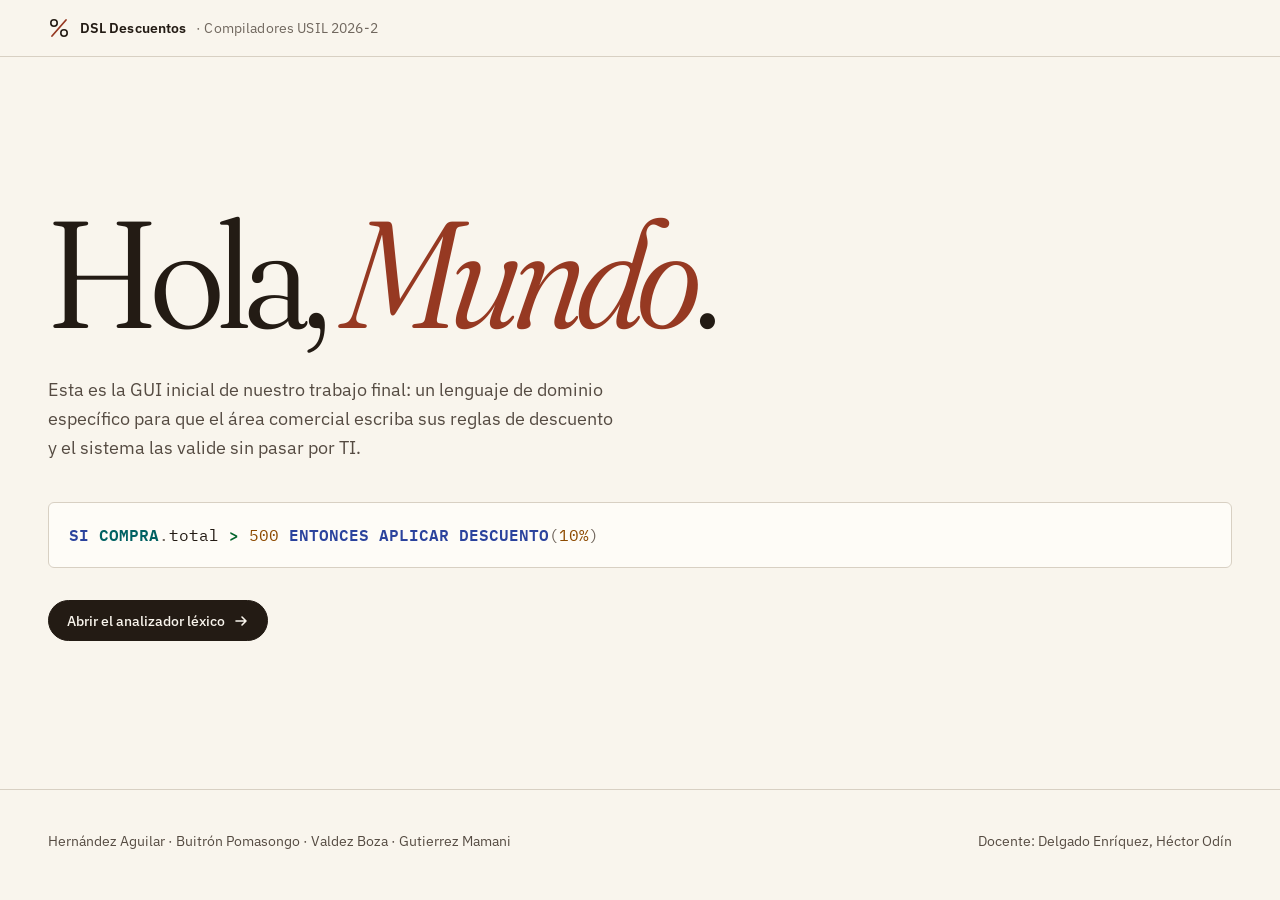
==== index.html @ b8df50ed "Etapa 1: GUI inicial y analizador léxico del DSL de descuentos Co-Authored-By: Claude Opus 5.5 <nore" ====
<!doctype html>
<html lang="es">
<head>
  <meta charset="utf-8">
  <meta name="viewport" content="width=device-width, initial-scale=1">
  <title>Hola Mundo · DSL de Reglas de Descuento</title>
  <meta name="description" content="GUI inicial del trabajo final de Compiladores (USIL 2026-2): un lenguaje de dominio específico para reglas de descuento.">
  <link rel="preconnect" href="https://fonts.googleapis.com">
  <link rel="preconnect" href="https://fonts.gstatic.com" crossorigin>
  <link href="https://fonts.googleapis.com/css2?family=Fraunces:ital,opsz,wght,SOFT@0,9..144,300..600,0..100;1,9..144,300..600,0..100&family=IBM+Plex+Mono:wght@400;500;600&family=IBM+Plex+Sans:wght@400;500;600&display=swap" rel="stylesheet">
  <link rel="stylesheet" href="static/estilos.css">
  <link rel="icon" href="static/icono.svg" type="image/svg+xml">
</head>
<body class="hola">

<header class="cabecera">
  <div class="contenedor">
    <a class="marca" href="./">
      <svg width="22" height="22" viewBox="0 0 22 22" aria-hidden="true"><circle cx="6" cy="6" r="3.2" fill="none" stroke="currentColor" stroke-width="1.6"/><circle cx="16" cy="16" r="3.2" fill="none" stroke="currentColor" stroke-width="1.6"/><path d="M18 3 4 19" stroke="oklch(47% 0.13 35)" stroke-width="1.8" stroke-linecap="round"/></svg>
      DSL Descuentos <span>· Compiladores USIL 2026-2</span>
    </a>
  </div>
</header>

<main class="hola-cuerpo">
  <div class="contenedor">
    <h1>Hola, <em>Mundo</em>.</h1>
    <p>Esta es la GUI inicial de nuestro trabajo final: un lenguaje de dominio específico para que el área comercial escriba sus reglas de descuento y el sistema las valide sin pasar por TI.</p>
<pre class="muestra" aria-label="Ejemplo de regla"><span class="k-reservada">SI</span> <span class="k-objeto">COMPRA</span><span class="k-delimitador">.</span>total <span class="k-relacional">&gt;</span> <span class="k-literal">500</span> <span class="k-reservada">ENTONCES</span> <span class="k-reservada">APLICAR DESCUENTO</span><span class="k-delimitador">(</span><span class="k-literal">10%</span><span class="k-delimitador">)</span></pre>
    <div class="acciones">
      <!-- Reemplazar por la URL que asigne Render al desplegar app.py -->
      <a class="boton boton-primario" href="https://dsl-descuentos.onrender.com">
        Abrir el analizador léxico
        <svg viewBox="0 0 16 16" fill="none" stroke="currentColor" stroke-width="1.6" stroke-linecap="round" stroke-linejoin="round" aria-hidden="true"><path d="M3 8h10M9 4l4 4-4 4"/></svg>
      </a>
    </div>
  </div>
</main>

<footer class="pie">
  <div class="contenedor">
    <p>Hernández Aguilar · Buitrón Pomasongo · Valdez Boza · Gutierrez Mamani</p>
    <p>Docente: Delgado Enríquez, Héctor Odín</p>
  </div>
</footer>

</body>
</html>
---- static/estilos.css ----
/* ==========================================================================
   DSL de Reglas de Descuento — hoja de estilos (Etapa 1)
   Mundo visual: editorial técnico. Papel cálido, tinta, serif para la voz,
   monoespaciada solo para código y datos.
   ========================================================================== */

:root {
  --papel: oklch(97.2% 0.012 85);
  --papel-hundido: oklch(94.6% 0.016 85);
  --papel-elevado: oklch(99% 0.006 85);
  --tinta: oklch(23% 0.018 65);
  --tinta-suave: oklch(42% 0.02 65);
  --tinta-tenue: oklch(52% 0.018 65);
  --regla: oklch(86% 0.02 80);
  --regla-fuerte: oklch(74% 0.025 75);
  --acento: oklch(47% 0.13 35);
  --acento-hover: oklch(41% 0.13 35);
  --acento-tinte: oklch(93% 0.035 45);

  /* Colores por categoría de token */
  --c-reservada: oklch(42% 0.15 268);
  --c-logico: oklch(45% 0.16 330);
  --c-objeto: oklch(44% 0.09 195);
  --c-identificador: oklch(30% 0.02 65);
  --c-literal: oklch(48% 0.12 60);
  --c-relacional: oklch(44% 0.12 150);
  --c-delimitador: oklch(50% 0.02 65);
  --c-error: oklch(50% 0.19 28);
  --c-comentario: oklch(55% 0.02 80);

  --f-display: "Fraunces", "Iowan Old Style", Georgia, serif;
  --f-texto: "IBM Plex Sans", system-ui, sans-serif;
  --f-codigo: "IBM Plex Mono", ui-monospace, "SF Mono", Menlo, monospace;

  --ancho: 74rem;
  --radio: 6px;
  --sombra: 0 1px 2px oklch(30% 0.03 65 / 0.06), 0 8px 24px -12px oklch(30% 0.03 65 / 0.18);
  --curva: cubic-bezier(0.16, 1, 0.3, 1);

  color-scheme: light;
}

*, *::before, *::after { box-sizing: border-box; }

html {
  -webkit-text-size-adjust: 100%;
  scroll-behavior: smooth;
  scrollbar-color: var(--regla-fuerte) var(--papel);
}

body {
  margin: 0;
  background: var(--papel);
  color: var(--tinta);
  font: 400 1rem/1.6 var(--f-texto);
  font-feature-settings: "ss02";
  -webkit-font-smoothing: antialiased;
}

::selection { background: oklch(86% 0.08 55); color: var(--tinta); }

:focus-visible {
  outline: 2px solid var(--acento);
  outline-offset: 3px;
  border-radius: 2px;
}

a {
  color: var(--acento);
  text-decoration-thickness: 1px;
  text-underline-offset: 0.2em;
}
a:hover { color: var(--acento-hover); }

code, kbd, pre, textarea, .mono { font-family: var(--f-codigo); }

.contenedor {
  width: min(100% - 2rem, var(--ancho));
  margin-inline: auto;
}

/* ---------- Cabecera ---------- */

.cabecera {
  border-bottom: 1px solid var(--regla);
}
.cabecera .contenedor {
  display: flex;
  align-items: center;
  justify-content: space-between;
  gap: 1rem;
  min-height: 3.5rem;
}
.marca {
  font: 600 0.875rem/1.2 var(--f-texto);
  letter-spacing: 0.01em;
  color: var(--tinta);
  text-decoration: none;
  display: flex;
  align-items: center;
  gap: 0.6rem;
}
.marca svg { flex: none; }
.marca span { color: var(--tinta-tenue); font-weight: 400; }
.nav { display: flex; gap: 1.5rem; font-size: 0.875rem; }
.nav a { color: var(--tinta-suave); text-decoration: none; }
.nav a:hover { color: var(--tinta); text-decoration: underline; }

/* ---------- Portada ---------- */

.portada { padding: clamp(3rem, 8vw, 6.5rem) 0 clamp(2.5rem, 5vw, 4rem); }
.portada h1 {
  font: 380 clamp(2.5rem, 6.4vw, 5.25rem)/1.02 var(--f-display);
  font-variation-settings: "opsz" 144, "SOFT" 30;
  letter-spacing: -0.03em;
  margin: 0;
  max-width: 14ch;
  text-wrap: balance;
}
.portada h1 em {
  font-style: italic;
  font-variation-settings: "opsz" 144, "SOFT" 100;
  color: var(--acento);
}
.portada .bajada {
  margin: 1.75rem 0 0;
  max-width: 58ch;
  font-size: clamp(1.05rem, 1.6vw, 1.2rem);
  color: var(--tinta-suave);
  text-wrap: pretty;
}

/* Regla de ejemplo coloreada en la portada */
.muestra {
  margin: 2.5rem 0 0;
  padding: 1.1rem 1.25rem;
  border: 1px solid var(--regla);
  border-radius: var(--radio);
  background: var(--papel-elevado);
  font: 400 clamp(0.82rem, 1.4vw, 1rem)/1.7 var(--f-codigo);
  overflow-x: auto;
  white-space: pre;
}

/* ---------- Secciones ---------- */

.seccion { padding: clamp(3rem, 6vw, 5rem) 0; border-top: 1px solid var(--regla); }
.seccion > .contenedor > h2,
.titulo-seccion {
  font: 400 clamp(1.75rem, 3.2vw, 2.5rem)/1.1 var(--f-display);
  font-variation-settings: "opsz" 96;
  letter-spacing: -0.02em;
  margin: 0 0 0.75rem;
  text-wrap: balance;
}
.intro-seccion { margin: 0 0 2.5rem; max-width: 64ch; color: var(--tinta-suave); }

h3 {
  font: 600 1rem/1.3 var(--f-texto);
  margin: 2rem 0 0.5rem;
}

/* Enunciado */
.enunciado {
  display: grid;
  grid-template-columns: minmax(0, 1.35fr) minmax(0, 1fr);
  gap: clamp(2rem, 5vw, 4.5rem);
  align-items: start;
}
.enunciado p { margin: 0 0 1rem; max-width: 68ch; }
.enunciado h3:first-child { margin-top: 0; }
.enunciado ol { margin: 0; padding-left: 1.25rem; }
.enunciado li { margin-bottom: 0.4rem; padding-left: 0.25rem; }
.enunciado li::marker { color: var(--tinta-tenue); font-variant-numeric: tabular-nums; }

.ficha {
  border-top: 2px solid var(--tinta);
  padding-top: 1.25rem;
}
.ficha dl { margin: 0; display: grid; gap: 1.1rem; }
.ficha dt {
  font-size: 0.8125rem;
  color: var(--tinta-tenue);
  margin-bottom: 0.15rem;
}
.ficha dd { margin: 0; }
.ficha .gramatica {
  margin: 0;
  font: 400 0.875rem/1.6 var(--f-codigo);
  white-space: pre-wrap;
}
.ficha ul { margin: 0; padding: 0; list-style: none; }
.ficha li { padding: 0.15rem 0; }

/* ---------- Analizador ---------- */

.editor {
  border: 1px solid var(--regla-fuerte);
  border-radius: var(--radio);
  background: var(--papel-elevado);
  box-shadow: var(--sombra);
  overflow: hidden;
}
.editor-barra {
  display: flex;
  flex-wrap: wrap;
  align-items: center;
  gap: 0.5rem;
  padding: 0.6rem 0.75rem;
  border-bottom: 1px solid var(--regla);
  background: var(--papel-hundido);
}
.editor-barra .archivo-nombre {
  font: 400 0.8125rem/1.2 var(--f-codigo);
  color: var(--tinta-suave);
  margin-right: auto;
  overflow: hidden;
  text-overflow: ellipsis;
  white-space: nowrap;
  min-width: 0;
}
.editor textarea {
  display: block;
  width: 100%;
  min-height: 15rem;
  resize: vertical;
  border: 0;
  padding: 1rem 1.1rem;
  background: transparent;
  color: var(--tinta);
  font-size: 0.9rem;
  line-height: 1.7;
  tab-size: 2;
  caret-color: var(--acento);
  white-space: pre;
  overflow-wrap: normal;
  overflow-x: auto;
}
.editor textarea:focus { outline: none; }
.editor:focus-within { border-color: var(--tinta-suave); }
.editor textarea::placeholder { color: var(--tinta-tenue); }

.editor-pie {
  display: flex;
  flex-wrap: wrap;
  align-items: center;
  justify-content: space-between;
  gap: 0.75rem;
  padding: 0.75rem;
  border-top: 1px solid var(--regla);
}
.ayuda { font-size: 0.8125rem; color: var(--tinta-tenue); }
kbd {
  font-size: 0.75rem;
  padding: 0.05rem 0.35rem;
  border: 1px solid var(--regla-fuerte);
  border-bottom-width: 2px;
  border-radius: 4px;
  background: var(--papel);
  color: var(--tinta-suave);
}

/* Botones */
.boton {
  appearance: none;
  display: inline-flex;
  align-items: center;
  gap: 0.45rem;
  min-height: 2.25rem;
  padding: 0 0.85rem;
  border: 1px solid var(--regla-fuerte);
  border-radius: 999px;
  background: var(--papel-elevado);
  color: var(--tinta);
  font: 500 0.875rem/1 var(--f-texto);
  cursor: pointer;
  text-decoration: none;
  transition: background-color 160ms var(--curva), border-color 160ms var(--curva), transform 160ms var(--curva);
}
.boton:hover { border-color: var(--tinta-suave); background: var(--papel); color: var(--tinta); }
.boton:active { transform: translateY(1px); }
.boton svg { width: 1rem; height: 1rem; flex: none; }
.boton-primario {
  background: var(--tinta);
  border-color: var(--tinta);
  color: var(--papel);
  padding: 0 1.15rem;
  min-height: 2.6rem;
}
.boton-primario:hover { background: var(--acento); border-color: var(--acento); color: var(--papel-elevado); }
.boton[disabled] { opacity: 0.5; cursor: progress; }
.archivo-oculto {
  position: absolute;
  width: 1px; height: 1px;
  opacity: 0;
  pointer-events: none;
}
.archivo-oculto:focus-visible + .boton { outline: 2px solid var(--acento); outline-offset: 3px; }

/* Avisos */
.aviso {
  margin: 0 0 1.25rem;
  padding: 0.85rem 1rem;
  border: 1px solid oklch(80% 0.08 30);
  border-radius: var(--radio);
  background: oklch(95.5% 0.03 30);
  color: oklch(38% 0.13 28);
  font-size: 0.9375rem;
}
.aviso strong { font-weight: 600; }
.aviso ul { margin: 0.5rem 0 0; padding-left: 1.1rem; }
.aviso li { font: 400 0.875rem/1.55 var(--f-codigo); }

/* ---------- Resultados ---------- */

.resultados { margin-top: 3.5rem; scroll-margin-top: 1.5rem; }
.resultados-cabeza {
  display: flex;
  flex-wrap: wrap;
  align-items: baseline;
  justify-content: space-between;
  gap: 0.5rem 1.5rem;
  border-bottom: 2px solid var(--tinta);
  padding-bottom: 0.75rem;
  margin-bottom: 1.75rem;
}
.resultados-cabeza h2 {
  font: 400 clamp(1.5rem, 2.6vw, 2rem)/1.15 var(--f-display);
  letter-spacing: -0.02em;
  margin: 0;
}
.balance { margin: 0; color: var(--tinta-suave); font-variant-numeric: tabular-nums; }
.balance b { color: var(--tinta); font-weight: 600; }
.balance .mal { color: var(--c-error); }
.balance .bien { color: var(--c-relacional); }

.leyenda {
  display: flex;
  flex-wrap: wrap;
  gap: 0.4rem 1.1rem;
  margin: 0 0 0.85rem;
  padding: 0;
  list-style: none;
  font-size: 0.8125rem;
  color: var(--tinta-suave);
}
.leyenda li { display: inline-flex; align-items: center; gap: 0.4rem; }
.leyenda i {
  width: 0.65rem; height: 0.65rem;
  border-radius: 2px;
  background: currentColor;
}

.fuente {
  margin: 0 0 2.5rem;
  padding: 1rem 0;
  border: 1px solid var(--regla);
  border-radius: var(--radio);
  background: var(--papel-elevado);
  font: 400 0.9rem/1.75 var(--f-codigo);
  overflow-x: auto;
  counter-reset: linea;
}
.fuente .linea {
  display: block;
  white-space: pre;
  padding-right: 1.25rem;
}
.fuente .linea::before {
  counter-increment: linea;
  content: counter(linea);
  display: inline-block;
  width: 3rem;
  padding-right: 1rem;
  margin-right: 0.25rem;
  text-align: right;
  color: var(--tinta-tenue);
  font-variant-numeric: tabular-nums;
  border-right: 1px solid var(--regla);
  user-select: none;
}

.k-reservada { color: var(--c-reservada); font-weight: 600; }
.k-logico { color: var(--c-logico); font-weight: 600; }
.k-objeto { color: var(--c-objeto); font-weight: 600; }
.k-identificador { color: var(--c-identificador); }
.k-literal { color: var(--c-literal); }
.k-relacional { color: var(--c-relacional); font-weight: 600; }
.k-delimitador { color: var(--c-delimitador); }
.k-comentario { color: var(--c-comentario); font-style: italic; }
.k-error {
  color: var(--c-error);
  font-weight: 600;
  text-decoration: underline wavy var(--c-error);
  text-underline-offset: 0.25em;
  background: oklch(94% 0.04 30);
  border-radius: 2px;
}

.tablas {
  display: grid;
  grid-template-columns: minmax(0, 1.25fr) minmax(0, 1fr);
  gap: 2.5rem;
  align-items: start;
}
.tablas h3 { margin-top: 0; }
.tablas .nota { margin: 0 0 0.85rem; font-size: 0.875rem; color: var(--tinta-suave); }

.marco-tabla {
  border: 1px solid var(--regla);
  border-radius: var(--radio);
  background: var(--papel-elevado);
  overflow: auto;
}
.marco-tabla.alto { max-height: 34rem; }

table {
  width: 100%;
  border-collapse: collapse;
  font-size: 0.875rem;
  font-variant-numeric: tabular-nums;
}
thead th {
  position: sticky;
  top: 0;
  z-index: 1;
  background: var(--papel-hundido);
  text-align: left;
  font-weight: 600;
  font-size: 0.8125rem;
  color: var(--tinta-suave);
  padding: 0.6rem 0.85rem;
  border-bottom: 1px solid var(--regla-fuerte);
  white-space: nowrap;
}
tbody td {
  padding: 0.5rem 0.85rem;
  border-bottom: 1px solid var(--regla);
  vertical-align: top;
}
tbody tr:last-child td { border-bottom: 0; }
tbody tr:hover td { background: oklch(96% 0.014 85); }
td.num { color: var(--tinta-tenue); text-align: right; width: 1%; white-space: nowrap; }
td.lexema { font-family: var(--f-codigo); white-space: pre; }
td.lexemas { font-family: var(--f-codigo); font-size: 0.8125rem; }
td.lexemas span:not(:last-child)::after { content: ", "; color: var(--tinta-tenue); }
td.er { font-family: var(--f-codigo); white-space: nowrap; }

.chip {
  display: inline-block;
  font: 500 0.75rem/1 var(--f-codigo);
  padding: 0.3rem 0.45rem;
  border-radius: 4px;
  white-space: nowrap;
  background: color-mix(in oklch, currentColor 9%, var(--papel-elevado));
}

/* ---------- Pie ---------- */

.pie {
  border-top: 1px solid var(--regla);
  padding: 2.5rem 0 3rem;
  font-size: 0.875rem;
  color: var(--tinta-suave);
}
.pie .contenedor {
  display: flex;
  flex-wrap: wrap;
  justify-content: space-between;
  gap: 1.5rem;
}
.pie p { margin: 0; }
.pie ul { margin: 0; padding: 0; list-style: none; }

/* ---------- Página "Hola Mundo" ---------- */

.hola {
  min-height: 100dvh;
  display: grid;
  grid-template-rows: auto 1fr auto;
  grid-template-columns: minmax(0, 1fr);
}
.hola-cuerpo {
  display: grid;
  grid-template-columns: minmax(0, 1fr);
  align-content: center;
  padding: 3rem 0;
}
.hola-cuerpo h1 {
  font: 340 clamp(3.5rem, 13vw, 9.5rem)/0.92 var(--f-display);
  font-variation-settings: "opsz" 144, "SOFT" 50;
  letter-spacing: -0.04em;
  margin: 0;
}
.hola-cuerpo h1 em { font-style: italic; color: var(--acento); }
.hola-cuerpo p { margin: 2rem 0 0; max-width: 52ch; font-size: 1.125rem; color: var(--tinta-suave); }
.hola-cuerpo .acciones { margin-top: 2rem; display: flex; flex-wrap: wrap; gap: 0.75rem; }

/* ---------- Movimiento: aparición de resultados ---------- */

@media (prefers-reduced-motion: no-preference) {
  .resultados .fuente .linea {
    animation: revelar 700ms var(--curva) both;
    animation-delay: calc(min(var(--i, 0), 16) * 40ms);
  }
  @keyframes revelar {
    from { clip-path: inset(0 100% 0 0); opacity: 0.35; }
    to { clip-path: inset(0 0 0 0); opacity: 1; }
  }
}

/* ---------- Responsivo ---------- */

@media (max-width: 52rem) {
  .enunciado, .tablas { grid-template-columns: minmax(0, 1fr); }
  .nav { display: none; }
}
@media (max-width: 30rem) {
  .editor-pie .boton-primario { width: 100%; justify-content: center; }
  .fuente .linea::before { width: 2.25rem; padding-right: 0.6rem; }
}
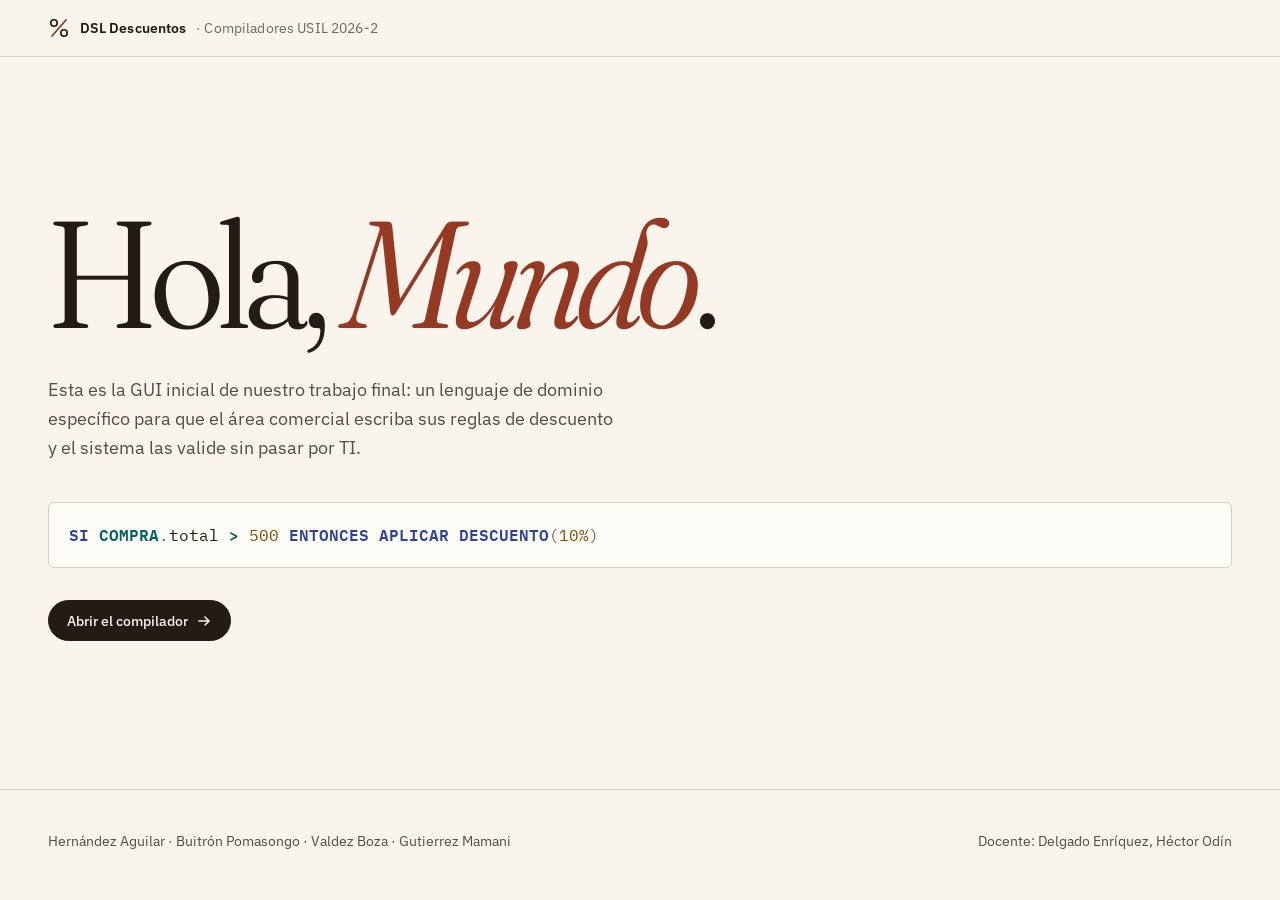
==== commit 01d97fbc: "Etapas 2 a 4: autómatas, parser ANTLR, análisis semántico y JSON - Etapa 2: ER → AFND (Thompson) → A" ====
--- a/index.html
+++ b/index.html
@@ -8,7 +8,7 @@
   <link rel="preconnect" href="https://fonts.googleapis.com">
   <link rel="preconnect" href="https://fonts.gstatic.com" crossorigin>
   <link href="https://fonts.googleapis.com/css2?family=Fraunces:ital,opsz,wght,SOFT@0,9..144,300..600,0..100;1,9..144,300..600,0..100&family=IBM+Plex+Mono:wght@400;500;600&family=IBM+Plex+Sans:wght@400;500;600&display=swap" rel="stylesheet">
-  <link rel="stylesheet" href="static/estilos.css">
+  <link rel="stylesheet" href="static/estilos.css?v=2">
   <link rel="icon" href="static/icono.svg" type="image/svg+xml">
 </head>
 <body class="hola">
@@ -28,9 +28,8 @@
     <p>Esta es la GUI inicial de nuestro trabajo final: un lenguaje de dominio específico para que el área comercial escriba sus reglas de descuento y el sistema las valide sin pasar por TI.</p>
 <pre class="muestra" aria-label="Ejemplo de regla"><span class="k-reservada">SI</span> <span class="k-objeto">COMPRA</span><span class="k-delimitador">.</span>total <span class="k-relacional">&gt;</span> <span class="k-literal">500</span> <span class="k-reservada">ENTONCES</span> <span class="k-reservada">APLICAR DESCUENTO</span><span class="k-delimitador">(</span><span class="k-literal">10%</span><span class="k-delimitador">)</span></pre>
     <div class="acciones">
-      <!-- Reemplazar por la URL que asigne Render al desplegar app.py -->
-      <a class="boton boton-primario" href="https://dsl-descuentos.onrender.com">
-        Abrir el analizador léxico
+      <a class="boton boton-primario" href="analizador.html">
+        Abrir el compilador
         <svg viewBox="0 0 16 16" fill="none" stroke="currentColor" stroke-width="1.6" stroke-linecap="round" stroke-linejoin="round" aria-hidden="true"><path d="M3 8h10M9 4l4 4-4 4"/></svg>
       </a>
     </div>
--- a/static/estilos.css
+++ b/static/estilos.css
@@ -519,3 +519,234 @@
   .editor-pie .boton-primario { width: 100%; justify-content: center; }
   .fuente .linea::before { width: 2.25rem; padding-right: 0.6rem; }
 }
+
+/* ==========================================================================
+   Etapas 2 a 4: compilador completo
+   ========================================================================== */
+
+.bien { color: var(--c-relacional); }
+.mal { color: var(--c-error); }
+.aviso-texto { color: oklch(48% 0.12 70); }
+.tenue { color: var(--tinta-tenue); }
+.nota { margin: 0 0 0.85rem; font-size: 0.875rem; color: var(--tinta-suave); }
+
+/* Fases en la portada */
+.fases-portada {
+  display: grid;
+  grid-template-columns: repeat(4, minmax(0, 1fr));
+  gap: 0;
+  margin: 2.25rem 0 0;
+  padding: 0;
+  list-style: none;
+  border-top: 1px solid var(--regla-fuerte);
+}
+.fases-portada li {
+  padding: 0.85rem 1rem 0 0;
+  font-weight: 600;
+  font-size: 0.9375rem;
+}
+.fases-portada li + li { padding-left: 1rem; border-left: 1px solid var(--regla); }
+.fases-portada b {
+  display: block;
+  font: 400 1.75rem/1 var(--f-display);
+  color: var(--acento);
+  margin-bottom: 0.35rem;
+}
+.fases-portada span { display: block; font-weight: 400; font-size: 0.8125rem; color: var(--tinta-tenue); }
+
+/* Selector de ejemplos */
+.selector {
+  appearance: none;
+  min-height: 2.25rem;
+  padding: 0 2rem 0 0.85rem;
+  border: 1px solid var(--regla-fuerte);
+  border-radius: 999px;
+  background: var(--papel-elevado) url("data:image/svg+xml,%3Csvg xmlns='http://www.w3.org/2000/svg' viewBox='0 0 16 16' fill='none' stroke='%235b5045' stroke-width='1.5' stroke-linecap='round'%3E%3Cpath d='M4.5 6.5 8 10l3.5-3.5'/%3E%3C/svg%3E") no-repeat right 0.6rem center / 0.9rem;
+  color: var(--tinta);
+  font: 500 0.875rem/1 var(--f-texto);
+  cursor: pointer;
+}
+.selector:hover { border-color: var(--tinta-suave); }
+
+/* Tubería de fases */
+.tuberia {
+  display: grid;
+  grid-template-columns: repeat(4, minmax(0, 1fr));
+  gap: 0.5rem;
+  margin: 0 0 1rem;
+  padding: 0;
+  list-style: none;
+}
+.fase {
+  padding: 0.7rem 0.85rem;
+  border: 1px solid var(--regla);
+  border-top-width: 3px;
+  border-radius: var(--radio);
+  background: var(--papel-elevado);
+  font-size: 0.8125rem;
+  color: var(--tinta-suave);
+}
+.fase b { display: block; font-size: 0.9375rem; color: var(--tinta); margin-bottom: 0.15rem; }
+.fase-ok { border-top-color: var(--c-relacional); }
+.fase-error { border-top-color: var(--c-error); }
+.fase-error b { color: var(--c-error); }
+.fase-aviso { border-top-color: oklch(70% 0.14 75); }
+.fase-omitido { border-style: dashed; border-top-style: solid; border-top-color: var(--regla-fuerte); opacity: 0.7; }
+
+.veredicto { margin: 0 0 1.75rem; font-weight: 500; }
+
+/* Pestañas */
+.pestanas {
+  display: flex;
+  flex-wrap: wrap;
+  gap: 0.25rem;
+  border-bottom: 1px solid var(--regla-fuerte);
+  margin: 0 0 1.5rem;
+}
+.pestana {
+  appearance: none;
+  border: 0;
+  border-bottom: 2px solid transparent;
+  margin-bottom: -1px;
+  padding: 0.6rem 0.9rem;
+  background: none;
+  color: var(--tinta-suave);
+  font: 500 0.9375rem/1.2 var(--f-texto);
+  cursor: pointer;
+}
+.pestana:hover { color: var(--tinta); }
+.pestana[aria-selected="true"] { color: var(--tinta); border-bottom-color: var(--acento); }
+.panel { display: none; }
+.panel.activo { display: block; }
+.panel > h3:first-child, .panel h3 { margin-top: 1.5rem; }
+.vacio {
+  padding: 2rem;
+  border: 1px dashed var(--regla-fuerte);
+  border-radius: var(--radio);
+  color: var(--tinta-tenue);
+  text-align: center;
+}
+.aviso-suave { border-color: oklch(85% 0.08 80); background: oklch(96% 0.035 85); color: oklch(40% 0.09 70); }
+
+/* Chips seleccionables (tokens y reglas) */
+.selector-tokens { display: flex; flex-wrap: wrap; gap: 0.4rem; margin: 0 0 1.5rem; }
+.chip-boton {
+  appearance: none;
+  border: 1px solid var(--regla);
+  border-radius: 4px;
+  padding: 0.4rem 0.6rem;
+  background: var(--papel-elevado);
+  font: 500 0.8125rem/1 var(--f-codigo);
+  color: var(--tinta-suave);
+  cursor: pointer;
+}
+.chip-boton:hover { border-color: var(--tinta-suave); }
+.chip-boton[aria-selected="true"] {
+  border-color: currentColor;
+  background: color-mix(in oklch, currentColor 10%, var(--papel-elevado));
+  box-shadow: inset 0 -2px 0 currentColor;
+}
+
+/* Grafos */
+.grafo {
+  margin: 0 0 1.5rem;
+  padding: 1rem;
+  border: 1px solid var(--regla);
+  border-radius: var(--radio);
+  background: var(--papel-elevado);
+  overflow: auto;
+  max-height: 40rem;
+  text-align: center;
+}
+.grafo svg { max-width: none; height: auto; }
+.dot { text-align: left; font-size: 0.75rem; margin: 0; }
+
+/* Autómatas */
+.ficha-er {
+  display: flex;
+  flex-wrap: wrap;
+  gap: 1rem 2.5rem;
+  margin: 0 0 1.25rem;
+  padding: 1rem 0;
+  border-top: 2px solid var(--tinta);
+  border-bottom: 1px solid var(--regla);
+}
+.ficha-er > div { display: grid; gap: 0.3rem; }
+.er-grande { font-size: 1.05rem; color: var(--acento); }
+.quintupla { margin: 0; display: grid; grid-template-columns: auto minmax(0, 1fr); gap: 0.4rem 1rem; font-family: var(--f-codigo); font-size: 0.875rem; }
+.quintupla dt { font-weight: 600; color: var(--tinta-suave); }
+.quintupla dd { margin: 0; overflow-wrap: anywhere; }
+.subconjuntos { margin: 0; padding: 0; list-style: none; font: 400 0.8125rem/1.7 var(--f-codigo); }
+.probador { margin-top: 1.5rem; }
+.entrada {
+  width: 100%;
+  min-height: 2.4rem;
+  padding: 0 0.75rem;
+  margin-bottom: 0.5rem;
+  border: 1px solid var(--regla-fuerte);
+  border-radius: var(--radio);
+  background: var(--papel-elevado);
+  color: var(--tinta);
+  font: 400 0.9375rem/1 var(--f-codigo);
+}
+.entrada:focus { outline: 2px solid var(--acento); outline-offset: 1px; }
+
+/* Sintáctico */
+.muestra.compacta { margin: 0 0 1rem; white-space: pre-wrap; }
+.derivacion { margin: 0; padding: 0.75rem 1rem 0.75rem 2.75rem; font-size: 0.8125rem; }
+.derivacion li { padding: 0.35rem 0; border-bottom: 1px solid var(--regla); }
+.derivacion li:last-child { border-bottom: 0; }
+.derivacion li::marker { color: var(--tinta-tenue); font-variant-numeric: tabular-nums; }
+.derivacion .produccion { display: block; font: 500 0.75rem/1.4 var(--f-codigo); color: var(--c-reservada); }
+.derivacion code { font-size: 0.8125rem; overflow-wrap: anywhere; }
+
+/* Gramática */
+.producciones {
+  margin: 0;
+  padding: 1rem 1.25rem;
+  border: 1px solid var(--regla);
+  border-radius: var(--radio);
+  background: var(--papel-elevado);
+  font: 400 0.8125rem/1.75 var(--f-codigo);
+  overflow-x: auto;
+}
+.simbolos { margin: 0; display: grid; gap: 0.2rem; font-size: 0.875rem; }
+.simbolos dt { font-weight: 600; margin-top: 0.6rem; }
+.simbolos dd { margin: 0; color: var(--tinta-suave); font-family: var(--f-codigo); font-size: 0.8125rem; }
+
+/* JSON */
+.barra-json { display: flex; flex-wrap: wrap; align-items: center; gap: 0.5rem 0.75rem; margin: 0 0 0.85rem; }
+.json {
+  margin: 0;
+  padding: 1rem 1.25rem;
+  max-height: 38rem;
+  overflow: auto;
+  border: 1px solid var(--regla);
+  border-radius: var(--radio);
+  background: var(--papel-elevado);
+  font: 400 0.8125rem/1.6 var(--f-codigo);
+}
+
+.solo-imprimir { display: none; }
+
+@media (max-width: 52rem) {
+  .fases-portada, .tuberia { grid-template-columns: repeat(2, minmax(0, 1fr)); }
+  .fases-portada li:nth-child(3) { border-left: 0; padding-left: 0; }
+}
+
+/* Impresión / Guardar como PDF: todas las fases, sin controles. */
+@media print {
+  .cabecera, .portada, #enunciado, #automatas, #gramatica, #catalogo, .pie, form, .no-imprimir, .pestanas, .selector-tokens { display: none !important; }
+  .seccion { padding: 0; border: 0; }
+  #compilador > .contenedor > h2, #compilador .intro-seccion { display: none; }
+  .resultados { margin: 0; }
+  .panel { display: block !important; break-before: page; }
+  .panel:first-of-type { break-before: auto; }
+  .solo-imprimir { display: block; }
+  .marco-tabla, .marco-tabla.alto, .grafo, .json { max-height: none; overflow: visible; }
+  .fuente .linea { animation: none !important; }
+  body { background: #fff; }
+}
+
+/* Estados de regla en una sola línea */
+td > b { white-space: nowrap; }
